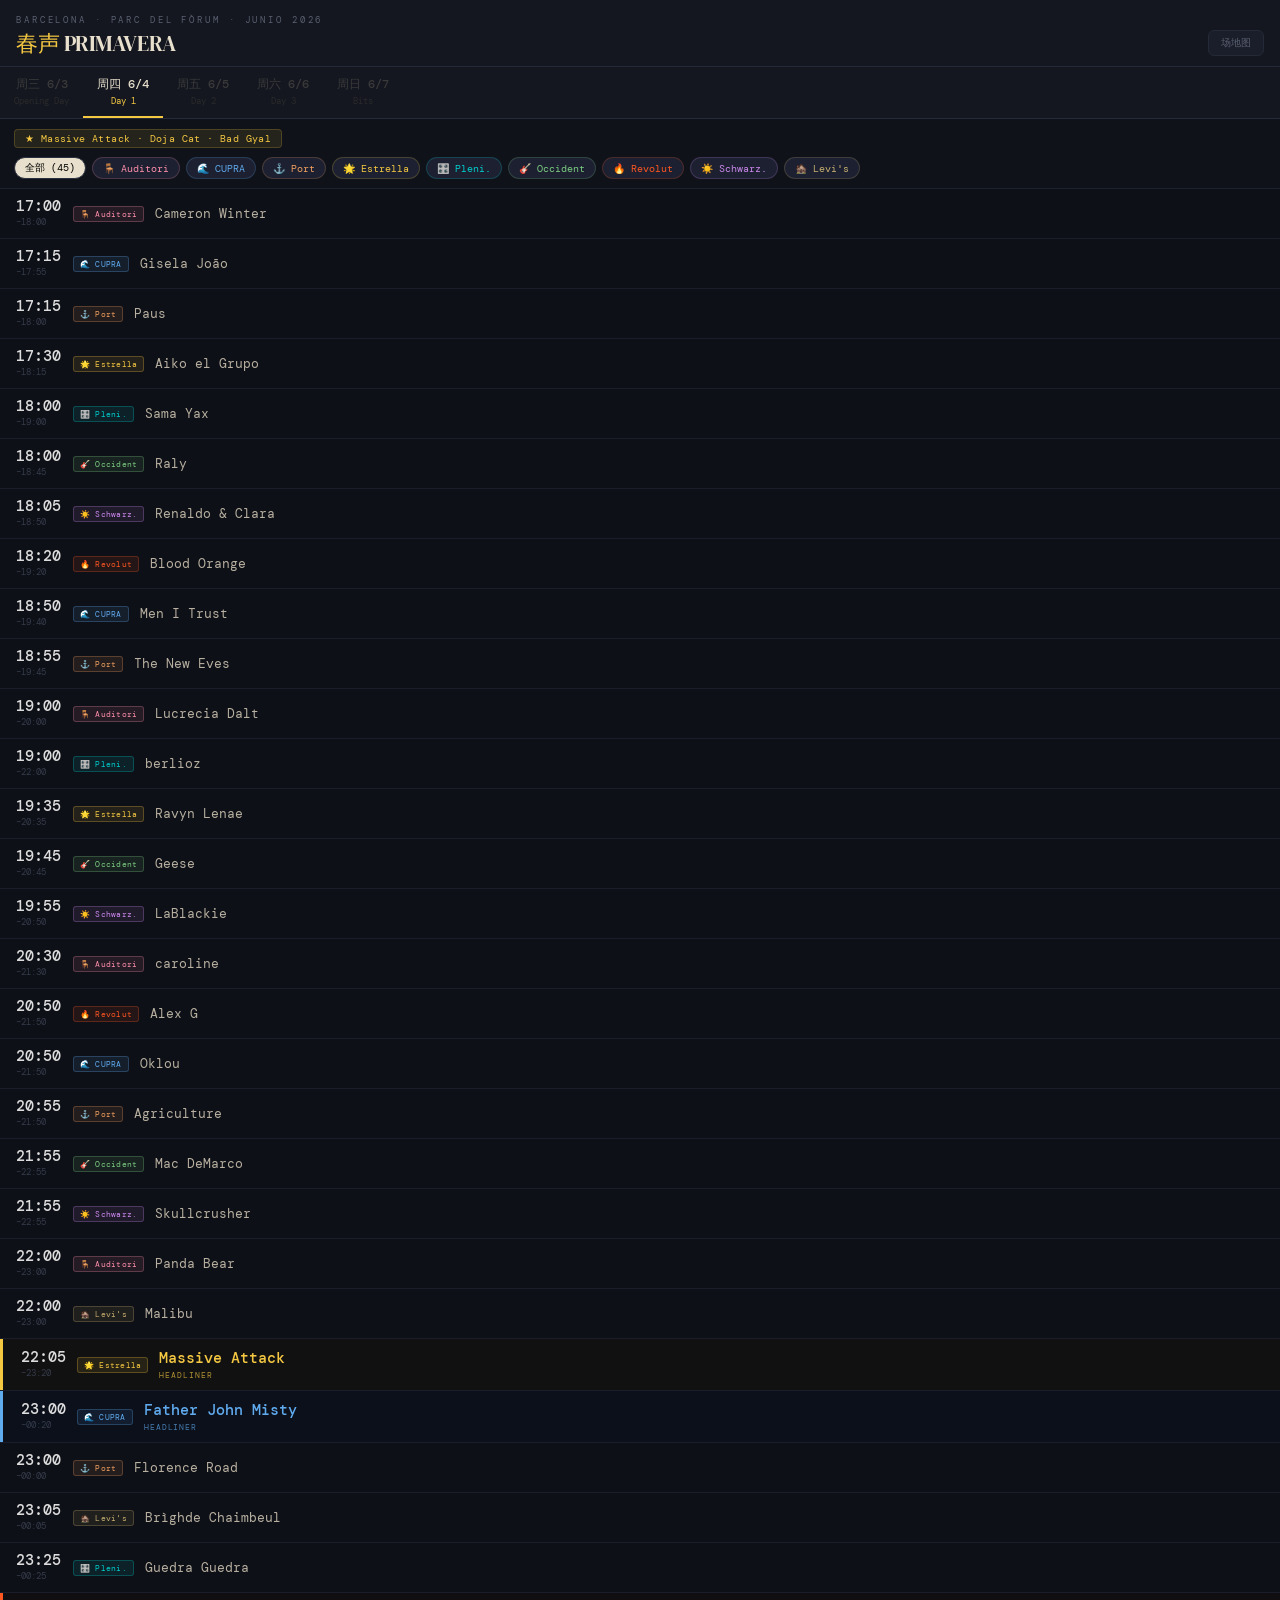
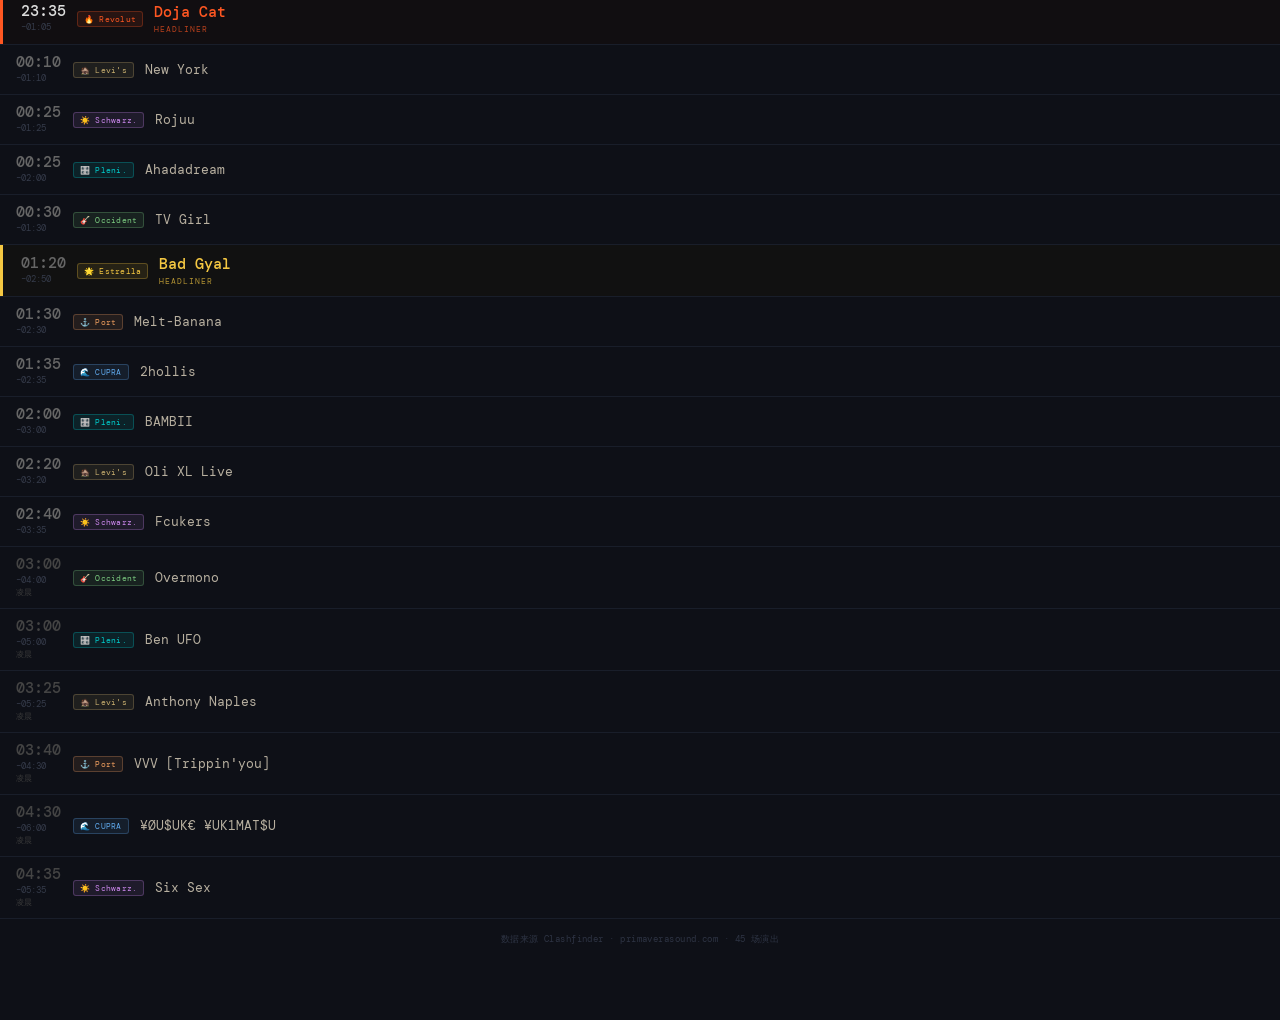
==== primavera2026.html @ 8f615a03 "Add files via upload" ====
<!DOCTYPE html>
<html lang="zh">
<head>
<meta charset="UTF-8">
<meta name="viewport" content="width=device-width, initial-scale=1.0, maximum-scale=1.0">
<meta name="apple-mobile-web-app-capable" content="yes">
<meta name="apple-mobile-web-app-status-bar-style" content="black">
<title>春声 2026 · Primavera Sound Barcelona</title>
<link rel="preconnect" href="https://fonts.googleapis.com">
<link href="https://fonts.googleapis.com/css2?family=DM+Serif+Display:ital@0;1&family=DM+Mono:wght@400;500&display=swap" rel="stylesheet">
<style>
  :root {
    --bg: #0E1017;
    --bg2: #141720;
    --bg3: #1A1E2A;
    --line: #252A38;
    --text: #E8E0CC;
    --muted: #5A6070;
    --dimmed: #353B4A;

    --estrella: #F5C842;
    --revolut:  #FF5722;
    --occident: #7DCE82;
    --cupra:    #60AAEE;
    --schwarz:  #CC88EE;
    --port:     #F4A261;
    --pleni:    #00CFCF;
    --levis:    #C9B070;
    --auditori: #FF8FAB;
  }

  * { box-sizing: border-box; margin: 0; padding: 0; -webkit-tap-highlight-color: transparent; }

  body {
    background: var(--bg);
    color: var(--text);
    font-family: 'DM Mono', monospace;
    font-size: 13px;
    min-height: 100vh;
    overscroll-behavior: none;
  }

  /* ── HEADER ── */
  #header {
    position: sticky;
    top: 0;
    z-index: 200;
    background: var(--bg2);
    border-bottom: 1px solid var(--line);
    padding: 14px 16px 10px;
  }
  .header-eyebrow {
    font-size: 9px;
    letter-spacing: .32em;
    color: var(--muted);
    text-transform: uppercase;
    margin-bottom: 4px;
  }
  .header-row {
    display: flex;
    align-items: center;
    justify-content: space-between;
  }
  .header-title {
    font-family: 'DM Serif Display', serif;
    font-size: 22px;
    line-height: 1;
    letter-spacing: -.02em;
  }
  .header-title .accent { color: var(--estrella); }
  #map-btn {
    background: var(--bg3);
    color: var(--muted);
    border: 1px solid var(--line);
    border-radius: 6px;
    padding: 5px 12px;
    font-family: 'DM Mono', monospace;
    font-size: 10px;
    cursor: pointer;
    transition: all .2s;
  }
  #map-btn.active { background: var(--estrella); color: #000; border-color: var(--estrella); }

  /* ── MAP PANEL ── */
  #map-panel {
    display: none;
    background: #10131C;
    border-bottom: 1px solid var(--line);
    padding: 16px;
  }
  #map-panel.open { display: block; }
  .map-title { font-size: 9px; letter-spacing: .25em; color: var(--muted); text-transform: uppercase; margin-bottom: 12px; }
  .map-zone { display: flex; gap: 10px; padding: 8px 0; border-bottom: 1px solid var(--line); }
  .map-zone:last-of-type { border-bottom: none; }
  .zone-label { font-size: 10px; color: var(--muted); min-width: 80px; padding-top: 3px; line-height: 1.4; }
  .zone-stages { display: flex; flex-wrap: wrap; gap: 6px; }
  .stage-badge {
    border-radius: 6px;
    padding: 4px 9px;
    border: 1px solid transparent;
  }
  .stage-badge .sname { font-size: 11px; font-weight: 500; }
  .stage-badge .sloc { font-size: 9px; color: #666; margin-top: 1px; }
  .map-tip { margin-top: 12px; font-size: 9px; color: #3A3A3A; line-height: 1.5; }

  /* ── DAY TABS ── */
  #day-tabs {
    display: flex;
    overflow-x: auto;
    background: var(--bg2);
    border-bottom: 1px solid var(--line);
    -webkit-overflow-scrolling: touch;
    scrollbar-width: none;
  }
  #day-tabs::-webkit-scrollbar { display: none; }
  .day-tab {
    background: none;
    border: none;
    border-bottom: 2px solid transparent;
    color: #3A3A3A;
    padding: 9px 14px;
    cursor: pointer;
    white-space: nowrap;
    font-family: 'DM Mono', monospace;
    transition: all .15s;
    flex-shrink: 0;
  }
  .day-tab.active { color: var(--text); }
  .day-tab .dtop { font-size: 12px; font-weight: 500; }
  .day-tab .dbot { font-size: 9px; margin-top: 2px; }

  /* ── FILTER BAR ── */
  #filter-bar {
    padding: 10px 14px 9px;
    background: #0F1219;
    border-bottom: 1px solid #1E2330;
  }
  .day-badge {
    display: inline-block;
    border-radius: 4px;
    padding: 2px 10px;
    font-size: 10px;
    letter-spacing: .04em;
    margin-bottom: 9px;
    border: 1px solid transparent;
  }
  .stage-filters { display: flex; gap: 6px; flex-wrap: wrap; }
  .sf-btn {
    border-radius: 20px;
    padding: 3px 10px;
    font-size: 10px;
    border: 1px solid transparent;
    cursor: pointer;
    font-family: 'DM Mono', monospace;
    transition: all .15s;
    white-space: nowrap;
  }
  .sf-all { background: #1C2030; color: #666; border-color: #2A3040; }
  .sf-all.active { background: var(--text); color: #000; }

  /* ── SHOW LIST ── */
  #show-list { padding-bottom: 60px; background: var(--bg); }

  .show-item {
    display: flex;
    align-items: center;
    gap: 11px;
    padding: 10px 16px;
    border-bottom: 1px solid #191E2A;
    background: var(--bg);
    position: relative;
    overflow: hidden;
    transition: background .1s;
  }
  .show-item.headliner { }
  .hl-bar {
    position: absolute;
    left: 0; top: 0; bottom: 0;
    width: 3px;
  }

  .show-time {
    min-width: 46px;
    padding-left: 0;
  }
  .show-time .t-start {
    font-size: 15px;
    font-weight: 500;
    font-variant-numeric: tabular-nums;
    line-height: 1;
  }
  .show-time .t-end {
    font-size: 9px;
    color: var(--dimmed);
    margin-top: 2px;
  }
  .show-time .t-late {
    font-size: 8px;
    color: #3A3A3A;
    margin-top: 1px;
  }

  .show-stage-pill {
    border-radius: 3px;
    padding: 2px 6px;
    font-size: 8px;
    letter-spacing: .03em;
    border: 1px solid transparent;
    white-space: nowrap;
    flex-shrink: 0;
  }

  .show-artist {
    flex: 1;
    min-width: 0;
  }
  .show-artist .aname {
    overflow: hidden;
    text-overflow: ellipsis;
    white-space: nowrap;
    line-height: 1.2;
  }
  .show-artist .hl-label {
    font-size: 8px;
    letter-spacing: .12em;
    margin-top: 3px;
    opacity: .7;
  }

  .footer-note {
    padding: 14px 16px;
    font-size: 9px;
    color: #2E3444;
    text-align: center;
    letter-spacing: .05em;
  }

  /* scroll anchor for sticky tabs */
  html { scroll-behavior: smooth; }
</style>
</head>
<body>

<div id="header">
  <div class="header-eyebrow">Barcelona · Parc del Fòrum · Junio 2026</div>
  <div class="header-row">
    <div class="header-title">
      <span class="accent">春声</span> PRIMAVERA
    </div>
    <button id="map-btn" onclick="toggleMap()">场地图</button>
  </div>
</div>

<div id="map-panel">
  <div class="map-title">场地分布 · 从入口到海边</div>
  <div class="map-zone">
    <div class="zone-label">🚪 入口广场</div>
    <div class="zone-stages">
      <div class="stage-badge" style="background:#7DCE8218;border-color:#7DCE8244">
        <div class="sname" style="color:#7DCE82">Occident</div>
        <div class="sloc">主入口·最大开放舞台</div>
      </div>
    </div>
  </div>
  <div class="map-zone">
    <div class="zone-label">🌟 海边主台</div>
    <div class="zone-stages">
      <div class="stage-badge" style="background:#F5C84218;border-color:#F5C84244">
        <div class="sname" style="color:#F5C842">Estrella Damm</div>
        <div class="sloc">最大舞台·左侧</div>
      </div>
      <div class="stage-badge" style="background:#FF572218;border-color:#FF572244">
        <div class="sname" style="color:#FF5722">Revolut</div>
        <div class="sloc">最大舞台·右侧</div>
      </div>
      <div class="stage-badge" style="background:#60AAEE18;border-color:#60AAEE44">
        <div class="sname" style="color:#60AAEE">CUPRA</div>
        <div class="sloc">海景阶梯舞台</div>
      </div>
    </div>
  </div>
  <div class="map-zone">
    <div class="zone-label">☀️ 太阳板下</div>
    <div class="zone-stages">
      <div class="stage-badge" style="background:#CC88EE18;border-color:#CC88EE44">
        <div class="sname" style="color:#CC88EE">Schwarzkopf</div>
        <div class="sloc">小舞台A·全天12h</div>
      </div>
      <div class="stage-badge" style="background:#F4A26118;border-color:#F4A26144">
        <div class="sname" style="color:#F4A261">Port</div>
        <div class="sloc">小舞台B·全天12h</div>
      </div>
    </div>
  </div>
  <div class="map-zone">
    <div class="zone-label">🎛️ 电子区</div>
    <div class="zone-stages">
      <div class="stage-badge" style="background:#00CFCF18;border-color:#00CFCF44">
        <div class="sname" style="color:#00CFCF">Plenitude</div>
        <div class="sloc">过渡区·纯电子</div>
      </div>
    </div>
  </div>
  <div class="map-zone">
    <div class="zone-label">🏚️ 隐秘场所</div>
    <div class="zone-stages">
      <div class="stage-badge" style="background:#C9B07018;border-color:#C9B07044">
        <div class="sname" style="color:#C9B070">The Levi's Warehouse</div>
        <div class="sloc">Schwarzkopf背后·实验</div>
      </div>
      <div class="stage-badge" style="background:#FF8FAB18;border-color:#FF8FAB44">
        <div class="sname" style="color:#FF8FAB">Auditori Rockdelux</div>
        <div class="sloc">室内剧场·有座位</div>
      </div>
    </div>
  </div>
  <div class="map-tip">💡 地铁L4 El Maresme | Fòrum站 · 凌晨夜巴士N6返回市区 · Auditori为座位制室内场地请提早到</div>
</div>

<div id="day-tabs"></div>
<div id="filter-bar"></div>
<div id="show-list"></div>

<script>
const STAGES = {
  "Estrella Damm":       { color: "#F5C842", bg: "#1a140040", emoji: "🌟", short: "Estrella" },
  "Revolut":             { color: "#FF5722", bg: "#1a080040", emoji: "🔥", short: "Revolut" },
  "Occident":            { color: "#7DCE82", bg: "#0a1a0a40", emoji: "🎸", short: "Occident" },
  "CUPRA":               { color: "#60AAEE", bg: "#00112a40", emoji: "🌊", short: "CUPRA" },
  "Schwarzkopf":         { color: "#CC88EE", bg: "#1a001a40", emoji: "☀️", short: "Schwarz." },
  "Port":                { color: "#F4A261", bg: "#1a0e0040", emoji: "⚓", short: "Port" },
  "Plenitude":           { color: "#00CFCF", bg: "#001a1a40", emoji: "🎛️", short: "Pleni." },
  "The Levi's Warehouse":{ color: "#C9B070", bg: "#12100e40", emoji: "🏚️", short: "Levi's" },
  "Auditori Rockdelux":  { color: "#FF8FAB", bg: "#1a001040", emoji: "🪑", short: "Auditori" },
};

const DAYS = [
  { key:"wed", label:"周三 6/3", sub:"Opening Day", badge:"免费开放", badgeColor:"#4ADE80",
    shows:[
      {stage:"Estrella Damm",time:"17:45",end:"18:25",artist:"Ouineta"},
      {stage:"Estrella Damm",time:"18:55",end:"19:45",artist:"Yard Act"},
      {stage:"Estrella Damm",time:"20:15",end:"21:15",artist:"Guitarricadelafuente"},
      {stage:"Estrella Damm",time:"21:55",end:"23:05",artist:"Wet Leg",headliner:true},
    ]
  },
  { key:"thu", label:"周四 6/4", sub:"Day 1", badge:"Massive Attack · Doja Cat · Bad Gyal", badgeColor:"#F5C842",
    shows:[
      {stage:"Auditori Rockdelux",time:"17:00",end:"18:00",artist:"Cameron Winter"},
      {stage:"CUPRA",time:"17:15",end:"17:55",artist:"Gisela João"},
      {stage:"Port",time:"17:15",end:"18:00",artist:"Paus"},
      {stage:"Estrella Damm",time:"17:30",end:"18:15",artist:"Aiko el Grupo"},
      {stage:"Plenitude",time:"18:00",end:"19:00",artist:"Sama Yax"},
      {stage:"Occident",time:"18:00",end:"18:45",artist:"Raly"},
      {stage:"Revolut",time:"18:20",end:"19:20",artist:"Blood Orange"},
      {stage:"Schwarzkopf",time:"18:05",end:"18:50",artist:"Renaldo & Clara"},
      {stage:"CUPRA",time:"18:50",end:"19:40",artist:"Men I Trust"},
      {stage:"Port",time:"18:55",end:"19:45",artist:"The New Eves"},
      {stage:"Auditori Rockdelux",time:"19:00",end:"20:00",artist:"Lucrecia Dalt"},
      {stage:"Estrella Damm",time:"19:35",end:"20:35",artist:"Ravyn Lenae"},
      {stage:"Occident",time:"19:45",end:"20:45",artist:"Geese"},
      {stage:"Schwarzkopf",time:"19:55",end:"20:50",artist:"LaBlackie"},
      {stage:"Plenitude",time:"19:00",end:"22:00",artist:"berlioz"},
      {stage:"Revolut",time:"20:50",end:"21:50",artist:"Alex G"},
      {stage:"CUPRA",time:"20:50",end:"21:50",artist:"Oklou"},
      {stage:"Port",time:"20:55",end:"21:50",artist:"Agriculture"},
      {stage:"Auditori Rockdelux",time:"20:30",end:"21:30",artist:"caroline"},
      {stage:"Occident",time:"21:55",end:"22:55",artist:"Mac DeMarco"},
      {stage:"Schwarzkopf",time:"21:55",end:"22:55",artist:"Skullcrusher"},
      {stage:"Auditori Rockdelux",time:"22:00",end:"23:00",artist:"Panda Bear"},
      {stage:"The Levi's Warehouse",time:"22:00",end:"23:00",artist:"Malibu"},
      {stage:"Estrella Damm",time:"22:05",end:"23:20",artist:"Massive Attack",headliner:true},
      {stage:"CUPRA",time:"23:00",end:"00:20",artist:"Father John Misty",headliner:true},
      {stage:"Port",time:"23:00",end:"00:00",artist:"Florence Road"},
      {stage:"Revolut",time:"23:35",end:"01:05",artist:"Doja Cat",headliner:true},
      {stage:"Plenitude",time:"23:25",end:"00:25",artist:"Guedra Guedra"},
      {stage:"The Levi's Warehouse",time:"23:05",end:"00:05",artist:"Brìghde Chaimbeul"},
      {stage:"Occident",time:"00:30",end:"01:30",artist:"TV Girl"},
      {stage:"Schwarzkopf",time:"00:25",end:"01:25",artist:"Rojuu"},
      {stage:"Port",time:"01:30",end:"02:30",artist:"Melt-Banana"},
      {stage:"Estrella Damm",time:"01:20",end:"02:50",artist:"Bad Gyal",headliner:true},
      {stage:"CUPRA",time:"01:35",end:"02:35",artist:"2hollis"},
      {stage:"Plenitude",time:"00:25",end:"02:00",artist:"Ahadadream"},
      {stage:"The Levi's Warehouse",time:"00:10",end:"01:10",artist:"New York"},
      {stage:"Plenitude",time:"02:00",end:"03:00",artist:"BAMBII"},
      {stage:"Schwarzkopf",time:"02:40",end:"03:35",artist:"Fcukers"},
      {stage:"Port",time:"03:40",end:"04:30",artist:"VVV [Trippin'you]"},
      {stage:"Occident",time:"03:00",end:"04:00",artist:"Overmono"},
      {stage:"Plenitude",time:"03:00",end:"05:00",artist:"Ben UFO"},
      {stage:"The Levi's Warehouse",time:"02:20",end:"03:20",artist:"Oli XL Live"},
      {stage:"The Levi's Warehouse",time:"03:25",end:"05:25",artist:"Anthony Naples"},
      {stage:"Schwarzkopf",time:"04:35",end:"05:35",artist:"Six Sex"},
      {stage:"CUPRA",time:"04:30",end:"06:00",artist:"¥ØU$UK€ ¥UK1MAT$U"},
    ]
  },
  { key:"fri", label:"周五 6/5", sub:"Day 2", badge:"The Cure · Skrillex · Addison Rae", badgeColor:"#FF5722",
    shows:[
      {stage:"Auditori Rockdelux",time:"16:30",end:"17:30",artist:"Annahstasia"},
      {stage:"Schwarzkopf",time:"16:35",end:"17:15",artist:".bd."},
      {stage:"Estrella Damm",time:"17:40",end:"18:25",artist:"NewDad"},
      {stage:"CUPRA",time:"17:15",end:"17:55",artist:"Pavvla"},
      {stage:"Port",time:"17:20",end:"18:00",artist:"Las Petunias"},
      {stage:"Occident",time:"18:00",end:"18:45",artist:"Somos la Herencia"},
      {stage:"Plenitude",time:"18:00",end:"19:30",artist:"Malena"},
      {stage:"Revolut",time:"18:35",end:"19:30",artist:"Slowdive"},
      {stage:"Schwarzkopf",time:"18:05",end:"18:50",artist:"Juicy Bae"},
      {stage:"CUPRA",time:"18:50",end:"19:45",artist:"Buscabulla"},
      {stage:"Port",time:"19:00",end:"19:45",artist:"Ósserp"},
      {stage:"Auditori Rockdelux",time:"18:00",end:"19:00",artist:"mark william lewis"},
      {stage:"Estrella Damm",time:"19:45",end:"20:45",artist:"Ethel Cain"},
      {stage:"Occident",time:"19:50",end:"20:50",artist:"Rilo Kiley",headliner:true},
      {stage:"Schwarzkopf",time:"19:50",end:"20:50",artist:"Texas Is The Reason"},
      {stage:"Plenitude",time:"19:30",end:"21:00",artist:"Powder"},
      {stage:"Auditori Rockdelux",time:"19:30",end:"20:30",artist:"Einstürzende Neubauten"},
      {stage:"Revolut",time:"21:00",end:"22:00",artist:"Addison Rae",headliner:true},
      {stage:"CUPRA",time:"20:55",end:"21:55",artist:"Ralphie Choo"},
      {stage:"Port",time:"21:00",end:"21:50",artist:"Water From Your Eyes"},
      {stage:"Occident",time:"22:00",end:"23:15",artist:"Role Model"},
      {stage:"Schwarzkopf",time:"22:05",end:"23:05",artist:"Disobey"},
      {stage:"Plenitude",time:"21:00",end:"22:30",artist:"Call Super"},
      {stage:"Auditori Rockdelux",time:"21:00",end:"22:00",artist:"Merzbow"},
      {stage:"The Levi's Warehouse",time:"22:00",end:"22:45",artist:"Joan La Barbara"},
      {stage:"Estrella Damm",time:"22:15",end:"00:45",artist:"The Cure",headliner:true},
      {stage:"The Levi's Warehouse",time:"22:50",end:"23:35",artist:"Matmos"},
      {stage:"Plenitude",time:"22:30",end:"00:00",artist:"DJ Koolt"},
      {stage:"CUPRA",time:"23:20",end:"00:20",artist:"Amaarae"},
      {stage:"Port",time:"23:15",end:"00:10",artist:"Shlohmo"},
      {stage:"Occident",time:"00:30",end:"01:30",artist:"Jade"},
      {stage:"Schwarzkopf",time:"00:25",end:"01:25",artist:"fakemink"},
      {stage:"The Levi's Warehouse",time:"23:40",end:"00:35",artist:"Rashad Becker"},
      {stage:"Revolut",time:"01:00",end:"02:30",artist:"Skrillex",headliner:true},
      {stage:"CUPRA",time:"01:45",end:"02:45",artist:"PinkPantheress"},
      {stage:"Port",time:"01:35",end:"02:25",artist:"Kylesa"},
      {stage:"Plenitude",time:"00:00",end:"01:00",artist:"Roza Terenzi Live"},
      {stage:"The Levi's Warehouse",time:"00:45",end:"02:15",artist:"Mohammad Reza Mortazavi"},
      {stage:"Schwarzkopf",time:"02:30",end:"03:10",artist:"Cara Delevingne"},
      {stage:"Occident",time:"02:55",end:"04:05",artist:"Viagra Boys"},
      {stage:"Port",time:"03:15",end:"04:00",artist:"Raya Diplomática"},
      {stage:"Plenitude",time:"01:00",end:"02:30",artist:"Aurora Halal"},
      {stage:"The Levi's Warehouse",time:"02:20",end:"03:50",artist:"Marc Piñol"},
      {stage:"Plenitude",time:"02:30",end:"05:00",artist:"Sama' Abdulhadi"},
      {stage:"The Levi's Warehouse",time:"03:55",end:"05:25",artist:"Iglooghost"},
      {stage:"CUPRA",time:"04:10",end:"06:00",artist:"KI/KI"},
      {stage:"Schwarzkopf",time:"04:05",end:"05:20",artist:"Underground Resistance"},
    ]
  },
  { key:"sat", label:"周六 6/6", sub:"Day 3", badge:"Gorillaz · The xx · MBV", badgeColor:"#7DCE82",
    shows:[
      {stage:"Auditori Rockdelux",time:"16:30",end:"17:30",artist:"st.frances"},
      {stage:"Schwarzkopf",time:"16:35",end:"17:15",artist:"Ven'nus"},
      {stage:"CUPRA",time:"17:10",end:"17:50",artist:"Jimena Amarillo"},
      {stage:"Port",time:"17:15",end:"18:00",artist:"Sofia"},
      {stage:"Revolut",time:"17:15",end:"18:00",artist:"Barry B"},
      {stage:"Occident",time:"17:50",end:"18:35",artist:"Bestia Bebé"},
      {stage:"Plenitude",time:"18:00",end:"19:30",artist:"M8NSE"},
      {stage:"Schwarzkopf",time:"18:00",end:"18:45",artist:"Depresión Sonora"},
      {stage:"CUPRA",time:"18:10",end:"18:55",artist:"Grace Ives"},
      {stage:"Revolut",time:"18:30",end:"19:30",artist:"Baxter Dury"},
      {stage:"Auditori Rockdelux",time:"18:00",end:"19:00",artist:"These New Puritans"},
      {stage:"Port",time:"18:50",end:"19:35",artist:"The Sophs"},
      {stage:"Estrella Damm",time:"19:40",end:"20:40",artist:"Big Thief"},
      {stage:"Occident",time:"19:00",end:"19:45",artist:"Sudan Archives"},
      {stage:"Schwarzkopf",time:"19:45",end:"20:45",artist:"Gelli Haha"},
      {stage:"Plenitude",time:"19:30",end:"21:35",artist:"Florentino b2b dj g2g"},
      {stage:"Auditori Rockdelux",time:"19:30",end:"20:30",artist:"Beverly Glenn-Copeland"},
      {stage:"Revolut",time:"20:50",end:"21:50",artist:"Little Simz"},
      {stage:"CUPRA",time:"21:15",end:"22:15",artist:"rusowsky"},
      {stage:"Port",time:"20:55",end:"21:55",artist:"Smerz"},
      {stage:"Occident",time:"20:15",end:"21:10",artist:"Ashnikko"},
      {stage:"Auditori Rockdelux",time:"21:00",end:"22:00",artist:"Anna von Hausswolff"},
      {stage:"Plenitude",time:"21:35",end:"22:30",artist:"Safety Trance Live AV"},
      {stage:"Estrella Damm",time:"22:05",end:"23:20",artist:"My Bloody Valentine",headliner:true},
      {stage:"Schwarzkopf",time:"22:00",end:"23:00",artist:"Touché Amoré"},
      {stage:"The Levi's Warehouse",time:"22:00",end:"23:00",artist:"res_"},
      {stage:"Plenitude",time:"22:30",end:"23:45",artist:"Lechuga Zafiro & Verraco"},
      {stage:"Revolut",time:"23:40",end:"00:55",artist:"The xx",headliner:true},
      {stage:"CUPRA",time:"23:20",end:"00:20",artist:"Dijon"},
      {stage:"Port",time:"23:10",end:"00:05",artist:"Lambrini Girls"},
      {stage:"Occident",time:"00:40",end:"01:40",artist:"Marina"},
      {stage:"Schwarzkopf",time:"00:25",end:"01:25",artist:"Joey Valence & Brae"},
      {stage:"The Levi's Warehouse",time:"23:00",end:"00:30",artist:"DJ Marcelle"},
      {stage:"Plenitude",time:"23:45",end:"01:15",artist:"mobilegirl"},
      {stage:"Estrella Damm",time:"01:15",end:"02:45",artist:"Gorillaz",headliner:true},
      {stage:"Port",time:"01:30",end:"02:30",artist:"Femtanyl"},
      {stage:"The Levi's Warehouse",time:"00:30",end:"01:30",artist:"Shackleton Live"},
      {stage:"Plenitude",time:"01:15",end:"02:05",artist:"Mechatok Live"},
      {stage:"Occident",time:"03:00",end:"04:15",artist:"Kneecap"},
      {stage:"Schwarzkopf",time:"02:50",end:"03:35",artist:"Nick León Live"},
      {stage:"The Levi's Warehouse",time:"01:30",end:"03:00",artist:"Beatrice M."},
      {stage:"Plenitude",time:"02:05",end:"02:55",artist:"u.r.trax Live"},
      {stage:"Port",time:"03:40",end:"04:30",artist:"Ninajirachi"},
      {stage:"The Levi's Warehouse",time:"03:00",end:"04:00",artist:"A Guy Called Gerald Live"},
      {stage:"Plenitude",time:"02:55",end:"05:00",artist:"JASSS"},
      {stage:"CUPRA",time:"04:15",end:"05:45",artist:"Peggy Gou",headliner:true},
      {stage:"Schwarzkopf",time:"04:35",end:"05:35",artist:"Ecco2k"},
      {stage:"The Levi's Warehouse",time:"04:00",end:"05:30",artist:"DJ Nobu"},
    ]
  },
  { key:"sun", label:"周日 6/7", sub:"Bits", badge:"Carl Cox · Closing", badgeColor:"#C084FC",
    shows:[
      {stage:"CUPRA",time:"15:00",end:"16:30",artist:"Greta"},
      {stage:"CUPRA",time:"16:30",end:"18:00",artist:"BLOND:ISH"},
      {stage:"CUPRA",time:"18:00",end:"20:00",artist:"Joseph Capriati"},
      {stage:"CUPRA",time:"20:00",end:"23:00",artist:"Carl Cox",headliner:true},
    ]
  },
];

function toMins(t) {
  const [h,m] = t.split(':').map(Number);
  return h < 8 ? h*60+m+1440 : h*60+m;
}

let activeDay = 'thu';
let activeStage = null;

function toggleMap() {
  const p = document.getElementById('map-panel');
  const b = document.getElementById('map-btn');
  const open = p.classList.toggle('open');
  b.classList.toggle('active', open);
  b.textContent = open ? '← 排班' : '场地图';
}

function render() {
  const day = DAYS.find(d => d.key === activeDay);
  const si = STAGES;

  // --- Day tabs ---
  document.getElementById('day-tabs').innerHTML = DAYS.map(d => {
    const active = d.key === activeDay;
    return `<button class="day-tab${active?' active':''}" onclick="setDay('${d.key}')"
      style="${active ? 'border-bottom-color:'+d.badgeColor+';' : ''}">
      <div class="dtop">${d.label}</div>
      <div class="dbot" style="color:${active ? d.badgeColor : '#2A2A2A'}">${d.sub}</div>
    </button>`;
  }).join('');

  // --- Filter bar ---
  const stages = [...new Set(day.shows.map(s => s.stage))];
  const count = activeStage
    ? day.shows.filter(s=>s.stage===activeStage).length
    : day.shows.length;

  document.getElementById('filter-bar').innerHTML = `
    <div class="day-badge" style="background:${day.badgeColor}18;border-color:${day.badgeColor}33;color:${day.badgeColor}">
      ★ ${day.badge}
    </div>
    <div class="stage-filters">
      <button class="sf-btn sf-all${!activeStage?' active':''}" onclick="setStage(null)">全部 (${count})</button>
      ${stages.map(s => {
        const info = si[s];
        if (!info) return '';
        const act = activeStage === s;
        return `<button class="sf-btn" onclick="setStage('${s.replace(/'/g,"\\'")}')"
          style="background:${act ? info.color : '#1C2030'};color:${act ? '#000' : info.color};border-color:${info.color}33">
          ${info.emoji} ${info.short}
        </button>`;
      }).join('')}
    </div>`;

  // --- Show list ---
  let shows = activeStage ? day.shows.filter(s=>s.stage===activeStage) : day.shows;
  shows = [...shows].sort((a,b) => toMins(a.time) - toMins(b.time));

  document.getElementById('show-list').innerHTML = shows.map(show => {
    const info = si[show.stage] || {color:'#888',bg:'#11111140',emoji:'🎵',short:'?'};
    const mins = toMins(show.time);
    const late = mins >= 1440;
    const veryLate = mins >= 1440+180;
    const timeColor = veryLate ? '#444' : late ? '#666' : '#DDD';

    return `<div class="show-item${show.headliner?' headliner':''}"
      style="background:${show.headliner ? info.bg : '#0E1017'}">
      ${show.headliner ? `<div class="hl-bar" style="background:${info.color}"></div>` : ''}
      <div class="show-time" style="padding-left:${show.headliner?'5px':'0'}">
        <div class="t-start" style="color:${timeColor}">${show.time}</div>
        <div class="t-end">–${show.end}</div>
        ${veryLate ? '<div class="t-late">凌晨</div>' : ''}
      </div>
      <div class="show-stage-pill"
        style="background:${info.color}18;border-color:${info.color}44;color:${info.color}">
        ${info.emoji} ${info.short}
      </div>
      <div class="show-artist">
        <div class="aname" style="font-size:${show.headliner?'15px':'13px'};font-weight:${show.headliner?'500':'400'};color:${show.headliner?info.color:'#B8B0A0'}">${show.artist}</div>
        ${show.headliner ? `<div class="hl-label" style="color:${info.color}">HEADLINER</div>` : ''}
      </div>
    </div>`;
  }).join('') + `<div class="footer-note">数据来源 Clashfinder · primaverasound.com · ${day.shows.length} 场演出</div>`;
}

function setDay(key) {
  activeDay = key;
  activeStage = null;
  render();
  document.getElementById('day-tabs').scrollIntoView({behavior:'smooth'});
}

function setStage(s) {
  activeStage = s;
  render();
}

render();
</script>
</body>
</html>
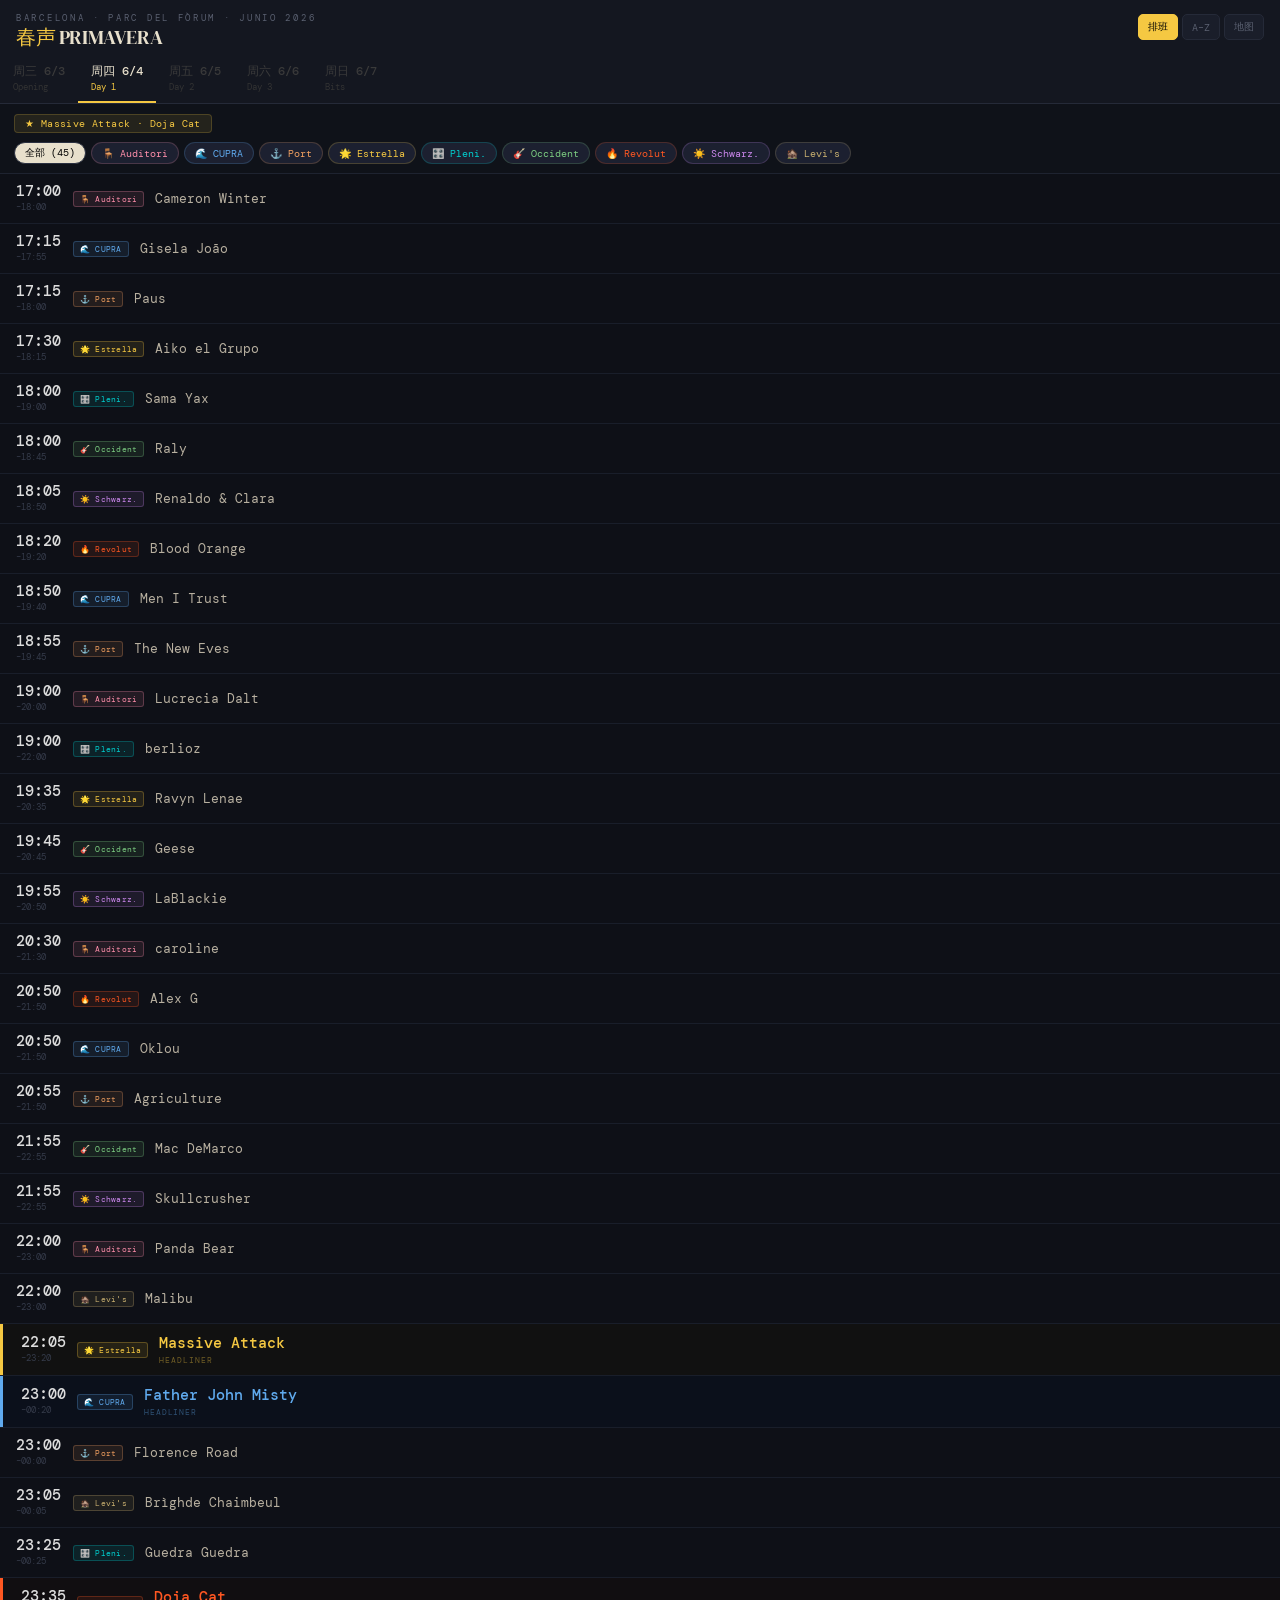
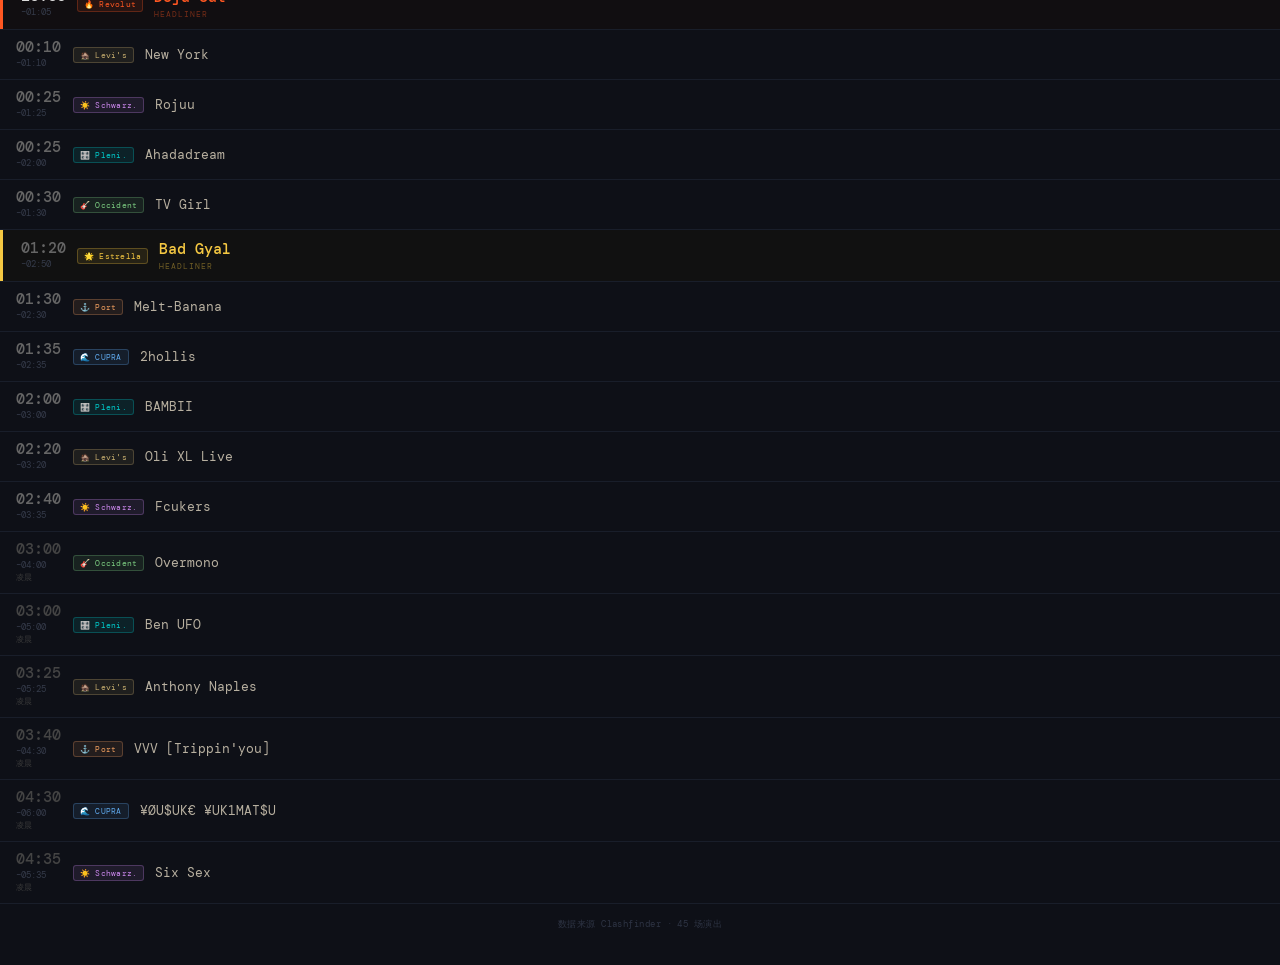
==== commit f9b617f5: "Add files via upload" ====
--- a/primavera2026.html
+++ b/primavera2026.html
@@ -4,604 +4,493 @@
 <meta charset="UTF-8">
 <meta name="viewport" content="width=device-width, initial-scale=1.0, maximum-scale=1.0">
 <meta name="apple-mobile-web-app-capable" content="yes">
-<meta name="apple-mobile-web-app-status-bar-style" content="black">
-<title>春声 2026 · Primavera Sound Barcelona</title>
-<link rel="preconnect" href="https://fonts.googleapis.com">
-<link href="https://fonts.googleapis.com/css2?family=DM+Serif+Display:ital@0;1&family=DM+Mono:wght@400;500&display=swap" rel="stylesheet">
+<title>春声 2026 · Primavera Sound</title>
+<link href="https://fonts.googleapis.com/css2?family=DM+Serif+Display&family=DM+Mono:wght@400;500&display=swap" rel="stylesheet">
 <style>
-  :root {
-    --bg: #0E1017;
-    --bg2: #141720;
-    --bg3: #1A1E2A;
-    --line: #252A38;
-    --text: #E8E0CC;
-    --muted: #5A6070;
-    --dimmed: #353B4A;
-
-    --estrella: #F5C842;
-    --revolut:  #FF5722;
-    --occident: #7DCE82;
-    --cupra:    #60AAEE;
-    --schwarz:  #CC88EE;
-    --port:     #F4A261;
-    --pleni:    #00CFCF;
-    --levis:    #C9B070;
-    --auditori: #FF8FAB;
-  }
-
-  * { box-sizing: border-box; margin: 0; padding: 0; -webkit-tap-highlight-color: transparent; }
-
-  body {
-    background: var(--bg);
-    color: var(--text);
-    font-family: 'DM Mono', monospace;
-    font-size: 13px;
-    min-height: 100vh;
-    overscroll-behavior: none;
-  }
-
-  /* ── HEADER ── */
-  #header {
-    position: sticky;
-    top: 0;
-    z-index: 200;
-    background: var(--bg2);
-    border-bottom: 1px solid var(--line);
-    padding: 14px 16px 10px;
-  }
-  .header-eyebrow {
-    font-size: 9px;
-    letter-spacing: .32em;
-    color: var(--muted);
-    text-transform: uppercase;
-    margin-bottom: 4px;
-  }
-  .header-row {
-    display: flex;
-    align-items: center;
-    justify-content: space-between;
-  }
-  .header-title {
-    font-family: 'DM Serif Display', serif;
-    font-size: 22px;
-    line-height: 1;
-    letter-spacing: -.02em;
-  }
-  .header-title .accent { color: var(--estrella); }
-  #map-btn {
-    background: var(--bg3);
-    color: var(--muted);
-    border: 1px solid var(--line);
-    border-radius: 6px;
-    padding: 5px 12px;
-    font-family: 'DM Mono', monospace;
-    font-size: 10px;
-    cursor: pointer;
-    transition: all .2s;
-  }
-  #map-btn.active { background: var(--estrella); color: #000; border-color: var(--estrella); }
-
-  /* ── MAP PANEL ── */
-  #map-panel {
-    display: none;
-    background: #10131C;
-    border-bottom: 1px solid var(--line);
-    padding: 16px;
-  }
-  #map-panel.open { display: block; }
-  .map-title { font-size: 9px; letter-spacing: .25em; color: var(--muted); text-transform: uppercase; margin-bottom: 12px; }
-  .map-zone { display: flex; gap: 10px; padding: 8px 0; border-bottom: 1px solid var(--line); }
-  .map-zone:last-of-type { border-bottom: none; }
-  .zone-label { font-size: 10px; color: var(--muted); min-width: 80px; padding-top: 3px; line-height: 1.4; }
-  .zone-stages { display: flex; flex-wrap: wrap; gap: 6px; }
-  .stage-badge {
-    border-radius: 6px;
-    padding: 4px 9px;
-    border: 1px solid transparent;
-  }
-  .stage-badge .sname { font-size: 11px; font-weight: 500; }
-  .stage-badge .sloc { font-size: 9px; color: #666; margin-top: 1px; }
-  .map-tip { margin-top: 12px; font-size: 9px; color: #3A3A3A; line-height: 1.5; }
-
-  /* ── DAY TABS ── */
-  #day-tabs {
-    display: flex;
-    overflow-x: auto;
-    background: var(--bg2);
-    border-bottom: 1px solid var(--line);
-    -webkit-overflow-scrolling: touch;
-    scrollbar-width: none;
-  }
-  #day-tabs::-webkit-scrollbar { display: none; }
-  .day-tab {
-    background: none;
-    border: none;
-    border-bottom: 2px solid transparent;
-    color: #3A3A3A;
-    padding: 9px 14px;
-    cursor: pointer;
-    white-space: nowrap;
-    font-family: 'DM Mono', monospace;
-    transition: all .15s;
-    flex-shrink: 0;
-  }
-  .day-tab.active { color: var(--text); }
-  .day-tab .dtop { font-size: 12px; font-weight: 500; }
-  .day-tab .dbot { font-size: 9px; margin-top: 2px; }
-
-  /* ── FILTER BAR ── */
-  #filter-bar {
-    padding: 10px 14px 9px;
-    background: #0F1219;
-    border-bottom: 1px solid #1E2330;
-  }
-  .day-badge {
-    display: inline-block;
-    border-radius: 4px;
-    padding: 2px 10px;
-    font-size: 10px;
-    letter-spacing: .04em;
-    margin-bottom: 9px;
-    border: 1px solid transparent;
-  }
-  .stage-filters { display: flex; gap: 6px; flex-wrap: wrap; }
-  .sf-btn {
-    border-radius: 20px;
-    padding: 3px 10px;
-    font-size: 10px;
-    border: 1px solid transparent;
-    cursor: pointer;
-    font-family: 'DM Mono', monospace;
-    transition: all .15s;
-    white-space: nowrap;
-  }
-  .sf-all { background: #1C2030; color: #666; border-color: #2A3040; }
-  .sf-all.active { background: var(--text); color: #000; }
-
-  /* ── SHOW LIST ── */
-  #show-list { padding-bottom: 60px; background: var(--bg); }
-
-  .show-item {
-    display: flex;
-    align-items: center;
-    gap: 11px;
-    padding: 10px 16px;
-    border-bottom: 1px solid #191E2A;
-    background: var(--bg);
-    position: relative;
-    overflow: hidden;
-    transition: background .1s;
-  }
-  .show-item.headliner { }
-  .hl-bar {
-    position: absolute;
-    left: 0; top: 0; bottom: 0;
-    width: 3px;
-  }
-
-  .show-time {
-    min-width: 46px;
-    padding-left: 0;
-  }
-  .show-time .t-start {
-    font-size: 15px;
-    font-weight: 500;
-    font-variant-numeric: tabular-nums;
-    line-height: 1;
-  }
-  .show-time .t-end {
-    font-size: 9px;
-    color: var(--dimmed);
-    margin-top: 2px;
-  }
-  .show-time .t-late {
-    font-size: 8px;
-    color: #3A3A3A;
-    margin-top: 1px;
-  }
-
-  .show-stage-pill {
-    border-radius: 3px;
-    padding: 2px 6px;
-    font-size: 8px;
-    letter-spacing: .03em;
-    border: 1px solid transparent;
-    white-space: nowrap;
-    flex-shrink: 0;
-  }
-
-  .show-artist {
-    flex: 1;
-    min-width: 0;
-  }
-  .show-artist .aname {
-    overflow: hidden;
-    text-overflow: ellipsis;
-    white-space: nowrap;
-    line-height: 1.2;
-  }
-  .show-artist .hl-label {
-    font-size: 8px;
-    letter-spacing: .12em;
-    margin-top: 3px;
-    opacity: .7;
-  }
-
-  .footer-note {
-    padding: 14px 16px;
-    font-size: 9px;
-    color: #2E3444;
-    text-align: center;
-    letter-spacing: .05em;
-  }
-
-  /* scroll anchor for sticky tabs */
-  html { scroll-behavior: smooth; }
+*{box-sizing:border-box;margin:0;padding:0;-webkit-tap-highlight-color:transparent}
+:root{
+  --bg:#0E1017;--bg2:#141720;--bg3:#1A1E2A;
+  --line:#252A38;--text:#E8E0CC;--muted:#5A6070;--dim:#353B4A;
+}
+body{background:var(--bg);color:var(--text);font-family:'DM Mono',monospace;font-size:13px;min-height:100vh}
+
+/* ── HEADER ── */
+#hdr{position:sticky;top:0;z-index:200;background:var(--bg2);border-bottom:1px solid var(--line)}
+.brand{padding:12px 16px 8px;display:flex;align-items:flex-start;justify-content:space-between}
+.brand-left .eyebrow{font-size:9px;letter-spacing:.3em;color:var(--muted);text-transform:uppercase;margin-bottom:3px}
+.brand-title{font-family:'DM Serif Display',serif;font-size:20px;letter-spacing:-.02em;line-height:1}
+.brand-title .acc{color:#F5C842}
+.view-toggle{display:flex;gap:4px;margin-top:2px}
+.vt{background:var(--bg3);color:var(--muted);border:1px solid var(--line);border-radius:5px;padding:5px 9px;font-size:10px;font-family:'DM Mono',monospace;cursor:pointer;transition:all .15s;white-space:nowrap}
+.vt.on{background:#F5C842;color:#000;border-color:#F5C842}
+
+/* day tabs */
+#dtabs{display:flex;overflow-x:auto;scrollbar-width:none;background:var(--bg2)}
+#dtabs::-webkit-scrollbar{display:none}
+.dtab{flex-shrink:0;background:none;border:none;border-bottom:2px solid transparent;color:#3A3A3A;padding:8px 13px;cursor:pointer;font-family:'DM Mono',monospace;text-align:left;transition:all .15s}
+.dtab.on{color:var(--text)}
+.dtab .dl{font-size:12px;font-weight:500}
+.dtab .ds{font-size:9px;margin-top:1px}
+
+/* ── VIEWS ── */
+.view{display:none}
+.view.on{display:block}
+
+/* ── SCHEDULE ── */
+#fbar{padding:10px 14px 9px;background:#0F1219;border-bottom:1px solid #1E2330}
+.dbadge{display:inline-block;border-radius:4px;padding:2px 10px;font-size:10px;letter-spacing:.04em;margin-bottom:9px;border:1px solid transparent}
+.sfilters{display:flex;gap:5px;flex-wrap:wrap}
+.sfbtn{border-radius:20px;padding:3px 10px;font-size:10px;border:1px solid transparent;cursor:pointer;font-family:'DM Mono',monospace;transition:all .15s;white-space:nowrap}
+.sfbtn.all{background:#1C2030;color:#666;border-color:#2A3040}
+.sfbtn.all.on{background:var(--text);color:#000}
+#slist{padding-bottom:20px;background:var(--bg)}
+.si{display:flex;align-items:center;gap:11px;padding:10px 16px;border-bottom:1px solid #191E2A;background:var(--bg);position:relative;overflow:hidden}
+.hlbar{position:absolute;left:0;top:0;bottom:0;width:3px}
+.stime{min-width:46px}
+.tstart{font-size:15px;font-weight:500;font-variant-numeric:tabular-nums;line-height:1}
+.tend{font-size:9px;color:var(--dim);margin-top:2px}
+.tlate{font-size:8px;color:#3A3A3A;margin-top:1px}
+.spill{border-radius:3px;padding:2px 6px;font-size:8px;letter-spacing:.03em;border:1px solid transparent;white-space:nowrap;flex-shrink:0}
+.sartist{flex:1;min-width:0}
+.aname{overflow:hidden;text-overflow:ellipsis;white-space:nowrap;line-height:1.2}
+.hllabel{font-size:8px;letter-spacing:.12em;margin-top:3px;opacity:.7}
+
+/* ── A-Z ── */
+#azlist{padding-bottom:20px;background:var(--bg)}
+.azletter{padding:5px 16px;background:#0C0F18;border-bottom:1px solid #1A1E2A;font-size:10px;color:var(--muted);letter-spacing:.2em;position:sticky;top:0;z-index:10}
+.azitem{display:flex;align-items:center;gap:10px;padding:9px 16px;border-bottom:1px solid #191E2A;background:var(--bg)}
+.azitem .aname{font-size:13px;color:#C0B8A8;flex:1}
+.aztime{font-size:11px;color:var(--muted);font-variant-numeric:tabular-nums;white-space:nowrap}
+
+/* ── MAP ── */
+#mapview{padding:10px 0 60px;background:var(--bg)}
+.map-hint{font-size:10px;color:var(--muted);text-align:center;padding:6px 16px 10px;letter-spacing:.05em}
+.map-wrap{position:relative;width:100%;overflow:hidden}
+#mapimg{width:100%;display:block;user-select:none}
+
+/* clickable hotspots overlay */
+.hs{position:absolute;cursor:pointer;border-radius:6px;border:2px solid transparent;transition:all .2s;display:flex;align-items:center;justify-content:center}
+.hs:hover{border-color:rgba(255,255,255,.5)}
+.hs.selected{border-color:#F5C842;box-shadow:0 0 0 3px rgba(245,200,66,.25)}
+.hs-label{font-size:8px;font-family:'DM Mono',monospace;color:#fff;text-shadow:0 1px 3px rgba(0,0,0,.9);background:rgba(0,0,0,.55);border-radius:3px;padding:1px 4px;pointer-events:none;white-space:nowrap}
+
+/* stage popup */
+#stagepop{display:none;margin:10px 14px;background:var(--bg3);border:1px solid var(--line);border-radius:10px;overflow:hidden}
+.pop-head{padding:12px 14px 10px;border-bottom:1px solid var(--line);display:flex;align-items:center;justify-content:space-between}
+.pop-stage{font-size:14px;font-weight:500}
+.pop-close{background:none;border:none;color:var(--muted);font-size:18px;cursor:pointer;line-height:1;padding:0 2px}
+.pop-shows{padding:6px 0 4px}
+.pop-show{display:flex;align-items:center;gap:10px;padding:7px 14px;border-bottom:1px solid #1A1E2A}
+.pop-show:last-child{border-bottom:none}
+.pop-time{font-size:12px;color:var(--muted);min-width:40px;font-variant-numeric:tabular-nums}
+.pop-artist{font-size:13px;color:var(--text)}
+.pop-artist.hl{font-weight:500}
+.pop-empty{padding:16px;font-size:11px;color:var(--muted);text-align:center}
+
+.foot{padding:14px 16px;font-size:9px;color:#2E3444;text-align:center;letter-spacing:.05em}
 </style>
 </head>
 <body>
 
-<div id="header">
-  <div class="header-eyebrow">Barcelona · Parc del Fòrum · Junio 2026</div>
-  <div class="header-row">
-    <div class="header-title">
-      <span class="accent">春声</span> PRIMAVERA
+<div id="hdr">
+  <div class="brand">
+    <div class="brand-left">
+      <div class="eyebrow">Barcelona · Parc del Fòrum · Junio 2026</div>
+      <div class="brand-title"><span class="acc">春声</span> PRIMAVERA</div>
     </div>
-    <button id="map-btn" onclick="toggleMap()">场地图</button>
+    <div class="view-toggle">
+      <button class="vt on" onclick="setView('schedule')">排班</button>
+      <button class="vt" onclick="setView('az')">A–Z</button>
+      <button class="vt" onclick="setView('map')">地图</button>
+    </div>
+  </div>
+  <div id="dtabs"></div>
+</div>
+
+<!-- SCHEDULE VIEW -->
+<div id="vschedule" class="view on">
+  <div id="fbar"></div>
+  <div id="slist"></div>
+</div>
+
+<!-- A-Z VIEW -->
+<div id="vaz" class="view">
+  <div id="azlist"></div>
+</div>
+
+<!-- MAP VIEW -->
+<div id="vmap" class="view">
+  <div id="mapview">
+    <div class="map-hint">点击舞台区域查看今日演出</div>
+    <div class="map-wrap" id="mapwrap">
+      <img id="mapimg" src="[data-uri]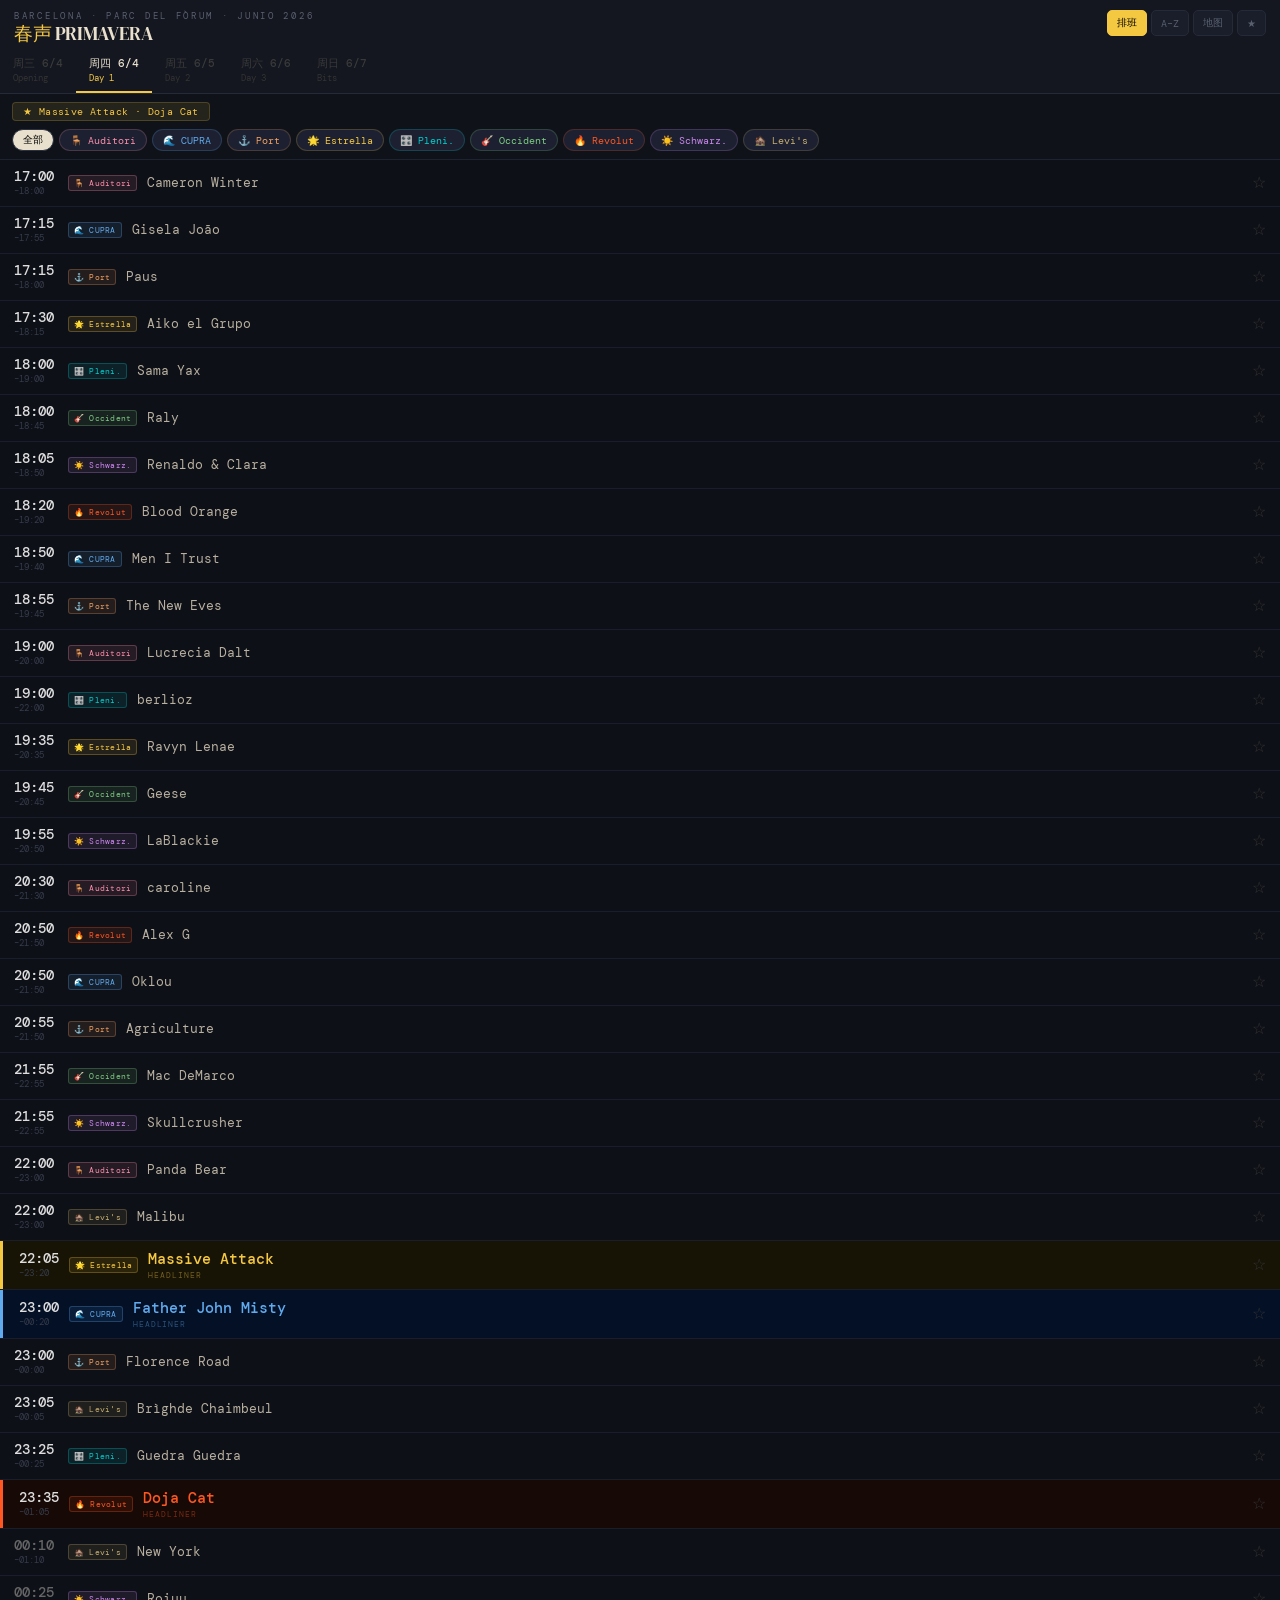
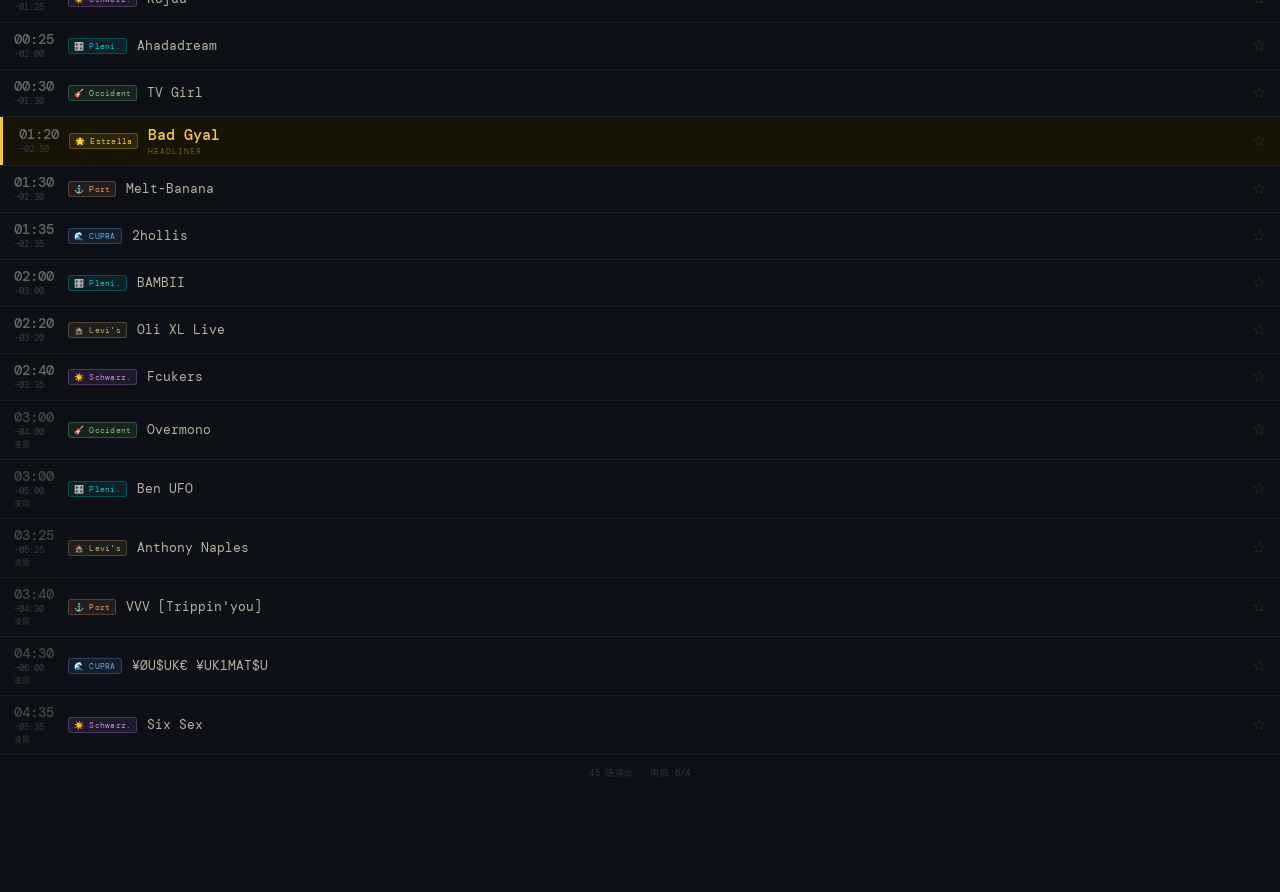
==== commit 5382f4cb: "Add files via upload" ====
--- a/primavera2026.html
+++ b/primavera2026.html
@@ -2,92 +2,123 @@
 <html lang="zh">
 <head>
 <meta charset="UTF-8">
-<meta name="viewport" content="width=device-width, initial-scale=1.0, maximum-scale=1.0">
+<meta name="viewport" content="width=device-width,initial-scale=1,maximum-scale=1,user-scalable=no">
 <meta name="apple-mobile-web-app-capable" content="yes">
+<meta name="apple-mobile-web-app-status-bar-style" content="black-translucent">
+<meta name="theme-color" content="#0E1017">
 <title>春声 2026 · Primavera Sound</title>
+<link rel="manifest" href="#" id="manifest-link">
 <link href="https://fonts.googleapis.com/css2?family=DM+Serif+Display&family=DM+Mono:wght@400;500&display=swap" rel="stylesheet">
 <style>
 *{box-sizing:border-box;margin:0;padding:0;-webkit-tap-highlight-color:transparent}
-:root{
-  --bg:#0E1017;--bg2:#141720;--bg3:#1A1E2A;
-  --line:#252A38;--text:#E8E0CC;--muted:#5A6070;--dim:#353B4A;
-}
-body{background:var(--bg);color:var(--text);font-family:'DM Mono',monospace;font-size:13px;min-height:100vh}
-
-/* ── HEADER ── */
-#hdr{position:sticky;top:0;z-index:200;background:var(--bg2);border-bottom:1px solid var(--line)}
-.brand{padding:12px 16px 8px;display:flex;align-items:flex-start;justify-content:space-between}
-.brand-left .eyebrow{font-size:9px;letter-spacing:.3em;color:var(--muted);text-transform:uppercase;margin-bottom:3px}
-.brand-title{font-family:'DM Serif Display',serif;font-size:20px;letter-spacing:-.02em;line-height:1}
-.brand-title .acc{color:#F5C842}
-.view-toggle{display:flex;gap:4px;margin-top:2px}
-.vt{background:var(--bg3);color:var(--muted);border:1px solid var(--line);border-radius:5px;padding:5px 9px;font-size:10px;font-family:'DM Mono',monospace;cursor:pointer;transition:all .15s;white-space:nowrap}
-.vt.on{background:#F5C842;color:#000;border-color:#F5C842}
-
-/* day tabs */
+:root{--bg:#0E1017;--bg2:#141720;--bg3:#1A1E2A;--line:#252A38;--text:#E8E0CC;--muted:#5A6070;--dim:#353B4A;--gold:#F5C842}
+html,body{background:var(--bg);color:var(--text);font-family:"DM Mono",monospace;font-size:13px;overflow-x:hidden}
+
+/* HEADER */
+#hdr{position:sticky;top:0;z-index:300;background:var(--bg2);border-bottom:1px solid var(--line)}
+.brand{padding:10px 14px 6px;display:flex;align-items:flex-start;justify-content:space-between}
+.brand-left .ey{font-size:9px;letter-spacing:.3em;color:var(--muted);text-transform:uppercase;margin-bottom:2px}
+.brand-title{font-family:"DM Serif Display",serif;font-size:19px;letter-spacing:-.02em;line-height:1}
+.brand-title .acc{color:var(--gold)}
+.vtg{display:flex;gap:4px}
+.vt{background:var(--bg3);color:var(--muted);border:1px solid var(--line);border-radius:5px;padding:5px 9px;font-size:10px;font-family:"DM Mono",monospace;cursor:pointer;transition:all .15s}
+.vt.on{background:var(--gold);color:#000;border-color:var(--gold)}
 #dtabs{display:flex;overflow-x:auto;scrollbar-width:none;background:var(--bg2)}
 #dtabs::-webkit-scrollbar{display:none}
-.dtab{flex-shrink:0;background:none;border:none;border-bottom:2px solid transparent;color:#3A3A3A;padding:8px 13px;cursor:pointer;font-family:'DM Mono',monospace;text-align:left;transition:all .15s}
+.dtab{flex-shrink:0;background:none;border:none;border-bottom:2px solid transparent;color:#3A3A3A;padding:7px 13px;cursor:pointer;font-family:"DM Mono",monospace;text-align:left;transition:all .15s}
 .dtab.on{color:var(--text)}
-.dtab .dl{font-size:12px;font-weight:500}
+.dtab .dl{font-size:11px;font-weight:500}
 .dtab .ds{font-size:9px;margin-top:1px}
 
-/* ── VIEWS ── */
-.view{display:none}
-.view.on{display:block}
-
-/* ── SCHEDULE ── */
-#fbar{padding:10px 14px 9px;background:#0F1219;border-bottom:1px solid #1E2330}
-.dbadge{display:inline-block;border-radius:4px;padding:2px 10px;font-size:10px;letter-spacing:.04em;margin-bottom:9px;border:1px solid transparent}
-.sfilters{display:flex;gap:5px;flex-wrap:wrap}
-.sfbtn{border-radius:20px;padding:3px 10px;font-size:10px;border:1px solid transparent;cursor:pointer;font-family:'DM Mono',monospace;transition:all .15s;white-space:nowrap}
-.sfbtn.all{background:#1C2030;color:#666;border-color:#2A3040}
-.sfbtn.all.on{background:var(--text);color:#000}
-#slist{padding-bottom:20px;background:var(--bg)}
-.si{display:flex;align-items:center;gap:11px;padding:10px 16px;border-bottom:1px solid #191E2A;background:var(--bg);position:relative;overflow:hidden}
+/* NOW PLAYING BANNER */
+#now-playing{display:none;margin:8px 12px;background:linear-gradient(135deg,#1A1E2A,#0E1017);border:1px solid var(--gold)44;border-radius:12px;padding:10px 14px;position:relative;overflow:hidden}
+#now-playing::before{content:"";position:absolute;top:0;left:0;right:0;height:2px;background:linear-gradient(90deg,var(--gold),transparent)}
+.np-label{font-size:9px;letter-spacing:.2em;color:var(--gold);text-transform:uppercase;margin-bottom:4px}
+.np-artist{font-size:15px;font-weight:500;color:var(--text)}
+.np-stage{font-size:10px;color:var(--muted);margin-top:2px}
+.np-time{position:absolute;right:14px;top:50%;transform:translateY(-50%);text-align:right}
+.np-countdown{font-size:18px;font-weight:500;color:var(--gold);font-variant-numeric:tabular-nums}
+.np-until{font-size:9px;color:var(--muted)}
+.np-glow{position:absolute;inset:0;border-radius:12px;box-shadow:0 0 20px var(--gold)22;animation:glow 2s ease-in-out infinite}
+@keyframes glow{0%,100%{box-shadow:0 0 15px var(--gold)22}50%{box-shadow:0 0 30px var(--gold)44}}
+
+/* VIEWS */
+.view{display:none}.view.on{display:block}
+
+/* FILTER BAR */
+#fbar{padding:8px 12px;background:#0F1219;border-bottom:1px solid #1E2330}
+.dbadge{display:inline-block;border-radius:4px;padding:2px 10px;font-size:10px;letter-spacing:.04em;margin-bottom:8px;border:1px solid transparent}
+.sfs{display:flex;gap:5px;flex-wrap:wrap}
+.sfb{border-radius:20px;padding:3px 10px;font-size:10px;border:1px solid transparent;cursor:pointer;font-family:"DM Mono",monospace;transition:all .15s;white-space:nowrap}
+.sfb.all{background:#1C2030;color:#666;border-color:#2A3040}
+.sfb.all.on{background:var(--text);color:#000}
+
+/* SHOW LIST */
+#slist{padding-bottom:100px;background:var(--bg)}
+.si{display:flex;align-items:center;gap:10px;padding:9px 14px;border-bottom:1px solid #191E2A;background:var(--bg);position:relative;overflow:hidden;transition:background .2s}
+.si.current-set{background:#1A1A00 !important}
+.si.current-set .hlbar{animation:pulse-bar 1.5s ease-in-out infinite}
+@keyframes pulse-bar{0%,100%{opacity:1}50%{opacity:.4}}
+.si.faved .fav-star{color:var(--gold)}
 .hlbar{position:absolute;left:0;top:0;bottom:0;width:3px}
-.stime{min-width:46px}
-.tstart{font-size:15px;font-weight:500;font-variant-numeric:tabular-nums;line-height:1}
+.stime{min-width:44px}
+.tstart{font-size:14px;font-weight:500;font-variant-numeric:tabular-nums;line-height:1}
 .tend{font-size:9px;color:var(--dim);margin-top:2px}
 .tlate{font-size:8px;color:#3A3A3A;margin-top:1px}
-.spill{border-radius:3px;padding:2px 6px;font-size:8px;letter-spacing:.03em;border:1px solid transparent;white-space:nowrap;flex-shrink:0}
+.scur{font-size:8px;color:var(--gold);margin-top:1px;animation:blink 1s step-end infinite}
+@keyframes blink{50%{opacity:0}}
+.spill{border-radius:3px;padding:2px 5px;font-size:8px;letter-spacing:.03em;border:1px solid transparent;white-space:nowrap;flex-shrink:0}
 .sartist{flex:1;min-width:0}
 .aname{overflow:hidden;text-overflow:ellipsis;white-space:nowrap;line-height:1.2}
-.hllabel{font-size:8px;letter-spacing:.12em;margin-top:3px;opacity:.7}
-
-/* ── A-Z ── */
-#azlist{padding-bottom:20px;background:var(--bg)}
-.azletter{padding:5px 16px;background:#0C0F18;border-bottom:1px solid #1A1E2A;font-size:10px;color:var(--muted);letter-spacing:.2em;position:sticky;top:0;z-index:10}
-.azitem{display:flex;align-items:center;gap:10px;padding:9px 16px;border-bottom:1px solid #191E2A;background:var(--bg)}
+.hllabel{font-size:8px;letter-spacing:.12em;margin-top:2px;opacity:.7}
+.fav-star{font-size:16px;color:#333;cursor:pointer;flex-shrink:0;transition:color .15s;padding:2px 0 2px 4px;line-height:1}
+
+/* A-Z */
+#azlist{padding-bottom:100px;background:var(--bg)}
+.azletter{padding:5px 14px;background:#0C0F18;border-bottom:1px solid #1A1E2A;font-size:10px;color:var(--muted);letter-spacing:.2em;position:sticky;top:0;z-index:10}
+.azitem{display:flex;align-items:center;gap:10px;padding:8px 14px;border-bottom:1px solid #191E2A;background:var(--bg)}
 .azitem .aname{font-size:13px;color:#C0B8A8;flex:1}
 .aztime{font-size:11px;color:var(--muted);font-variant-numeric:tabular-nums;white-space:nowrap}
-
-/* ── MAP ── */
-#mapview{padding:10px 0 60px;background:var(--bg)}
-.map-hint{font-size:10px;color:var(--muted);text-align:center;padding:6px 16px 10px;letter-spacing:.05em}
-.map-wrap{position:relative;width:100%;overflow:hidden}
-#mapimg{width:100%;display:block;user-select:none}
-
-/* clickable hotspots overlay */
-.hs{position:absolute;cursor:pointer;border-radius:6px;border:2px solid transparent;transition:all .2s;display:flex;align-items:center;justify-content:center}
-.hs:hover{border-color:rgba(255,255,255,.5)}
-.hs.selected{border-color:#F5C842;box-shadow:0 0 0 3px rgba(245,200,66,.25)}
-.hs-label{font-size:8px;font-family:'DM Mono',monospace;color:#fff;text-shadow:0 1px 3px rgba(0,0,0,.9);background:rgba(0,0,0,.55);border-radius:3px;padding:1px 4px;pointer-events:none;white-space:nowrap}
-
-/* stage popup */
-#stagepop{display:none;margin:10px 14px;background:var(--bg3);border:1px solid var(--line);border-radius:10px;overflow:hidden}
-.pop-head{padding:12px 14px 10px;border-bottom:1px solid var(--line);display:flex;align-items:center;justify-content:space-between}
+.azitem.faved .aname{color:var(--gold)}
+.azitem .fav-star{font-size:15px;color:#333;cursor:pointer;padding:2px}
+.azitem.faved .fav-star{color:var(--gold)}
+
+/* MAP */
+#mapview{padding:0 0 20px;background:var(--bg)}
+.map-hint-bar{display:flex;align-items:center;justify-content:space-between;padding:7px 12px;background:#0F1219;border-bottom:1px solid #1E2330}
+.map-hint-bar span{font-size:10px;color:var(--muted)}
+.map-hint-bar .zbtn{background:#1C2030;border:1px solid #2A3040;color:var(--text);border-radius:5px;padding:3px 11px;font-size:13px;cursor:pointer;font-family:"DM Mono",monospace}
+.map-hint-bar .rbtn{background:#1C2030;border:1px solid #2A3040;color:var(--muted);border-radius:5px;padding:3px 9px;font-size:10px;cursor:pointer;font-family:"DM Mono",monospace}
+.map-wrap{position:relative;width:100%;overflow:hidden;background:#000;touch-action:none;user-select:none}
+.map-inner{position:relative;transform-origin:0 0;will-change:transform;line-height:0;width:100%}
+#mapimg{display:block;width:100%;height:auto;max-height:none;pointer-events:none;user-select:none;-webkit-user-drag:none}
+.hs{position:absolute;border-radius:6px;cursor:pointer;display:flex;align-items:center;justify-content:center;box-sizing:border-box;transition:border-color .2s,background .2s}
+.hs.selected{box-shadow:0 0 0 3px rgba(245,200,66,.4)}
+.hs-label{font-family:"DM Mono",monospace;text-shadow:0 1px 4px rgba(0,0,0,.95);background:rgba(0,0,0,.6);border-radius:3px;padding:2px 5px;pointer-events:none;white-space:nowrap;line-height:1.3}
+#stagepop{display:none;margin:10px 12px 0;background:var(--bg3);border:1px solid var(--line);border-radius:10px;overflow:hidden}
+.pop-head{padding:11px 13px 9px;border-bottom:1px solid var(--line);display:flex;align-items:center;justify-content:space-between}
 .pop-stage{font-size:14px;font-weight:500}
-.pop-close{background:none;border:none;color:var(--muted);font-size:18px;cursor:pointer;line-height:1;padding:0 2px}
-.pop-shows{padding:6px 0 4px}
-.pop-show{display:flex;align-items:center;gap:10px;padding:7px 14px;border-bottom:1px solid #1A1E2A}
+.pop-close{background:none;border:none;color:var(--muted);font-size:20px;cursor:pointer;line-height:1;padding:0 3px;font-family:monospace}
+.pop-show{display:flex;align-items:center;gap:10px;padding:8px 13px;border-bottom:1px solid #1A1E2A}
 .pop-show:last-child{border-bottom:none}
-.pop-time{font-size:12px;color:var(--muted);min-width:40px;font-variant-numeric:tabular-nums}
-.pop-artist{font-size:13px;color:var(--text)}
+.pop-time{font-size:11px;color:var(--muted);min-width:38px;font-variant-numeric:tabular-nums}
+.pop-artist{font-size:13px;color:var(--text);flex:1}
 .pop-artist.hl{font-weight:500}
+.pop-fav{font-size:15px;color:#333;cursor:pointer}
+.pop-fav.on{color:var(--gold)}
+.pop-cur{font-size:9px;color:var(--gold);margin-left:4px;animation:blink 1s step-end infinite}
 .pop-empty{padding:16px;font-size:11px;color:var(--muted);text-align:center}
-
-.foot{padding:14px 16px;font-size:9px;color:#2E3444;text-align:center;letter-spacing:.05em}
+.foot{padding:12px 14px;font-size:9px;color:#2E3444;text-align:center;letter-spacing:.05em}
+
+/* FAV SHEET */
+#fav-bar{display:none;position:fixed;bottom:0;left:0;right:0;z-index:400;background:var(--bg2);border-top:1px solid var(--line);padding:10px 14px 20px}
+#fav-bar.on{display:block}
+.fav-title{font-size:11px;color:var(--muted);letter-spacing:.15em;text-transform:uppercase;margin-bottom:8px}
+#fav-list{display:flex;flex-wrap:wrap;gap:6px;max-height:160px;overflow-y:auto}
+.fav-chip{background:#1C2030;border:1px solid var(--gold)44;color:var(--gold);border-radius:20px;padding:4px 12px;font-size:11px;display:flex;align-items:center;gap:6px}
+.fav-chip .rm{color:var(--muted);font-size:14px;cursor:pointer;line-height:1}
+.fav-empty{font-size:11px;color:var(--muted)}
+.fav-close-btn{position:absolute;top:10px;right:14px;background:none;border:none;color:var(--muted);font-size:20px;cursor:pointer}
 </style>
 </head>
 <body>
@@ -95,77 +126,105 @@
 <div id="hdr">
   <div class="brand">
     <div class="brand-left">
-      <div class="eyebrow">Barcelona · Parc del Fòrum · Junio 2026</div>
+      <div class="ey">Barcelona · Parc del Fòrum · Junio 2026</div>
       <div class="brand-title"><span class="acc">春声</span> PRIMAVERA</div>
     </div>
-    <div class="view-toggle">
-      <button class="vt on" onclick="setView('schedule')">排班</button>
-      <button class="vt" onclick="setView('az')">A–Z</button>
-      <button class="vt" onclick="setView('map')">地图</button>
+    <div class="vtg">
+      <button class="vt on" onclick="setView('schedule',this)">排班</button>
+      <button class="vt" onclick="setView('az',this)">A–Z</button>
+      <button class="vt" onclick="setView('map',this)">地图</button>
+      <button class="vt" onclick="toggleFavBar()" id="fav-btn" title="收藏">★</button>
     </div>
   </div>
   <div id="dtabs"></div>
 </div>
 
-<!-- SCHEDULE VIEW -->
+<!-- NOW PLAYING -->
+<div id="now-playing">
+  <div class="np-glow"></div>
+  <div class="np-label">▶ NOW PLAYING</div>
+  <div class="np-artist" id="np-artist"></div>
+  <div class="np-stage" id="np-stage"></div>
+  <div class="np-time">
+    <div class="np-countdown" id="np-countdown"></div>
+    <div class="np-until" id="np-until"></div>
+  </div>
+</div>
+
+<!-- SCHEDULE -->
 <div id="vschedule" class="view on">
   <div id="fbar"></div>
   <div id="slist"></div>
 </div>
 
-<!-- A-Z VIEW -->
+<!-- A-Z -->
 <div id="vaz" class="view">
   <div id="azlist"></div>
 </div>
 
-<!-- MAP VIEW -->
+<!-- MAP -->
 <div id="vmap" class="view">
   <div id="mapview">
-    <div class="map-hint">点击舞台区域查看今日演出</div>
+    <div class="map-hint-bar">
+      <span>双指缩放拖动 · 点击舞台查看演出</span>
+      <span style="display:flex;gap:6px">
+        <button class="zbtn" onclick="mapZoom(1.5)">＋</button>
+        <button class="zbtn" onclick="mapZoom(0.67)">－</button>
+        <button class="rbtn" onclick="mapReset()">复位</button>
+      </span>
+    </div>
     <div class="map-wrap" id="mapwrap">
-      <img id="mapimg" src="[data-uri]